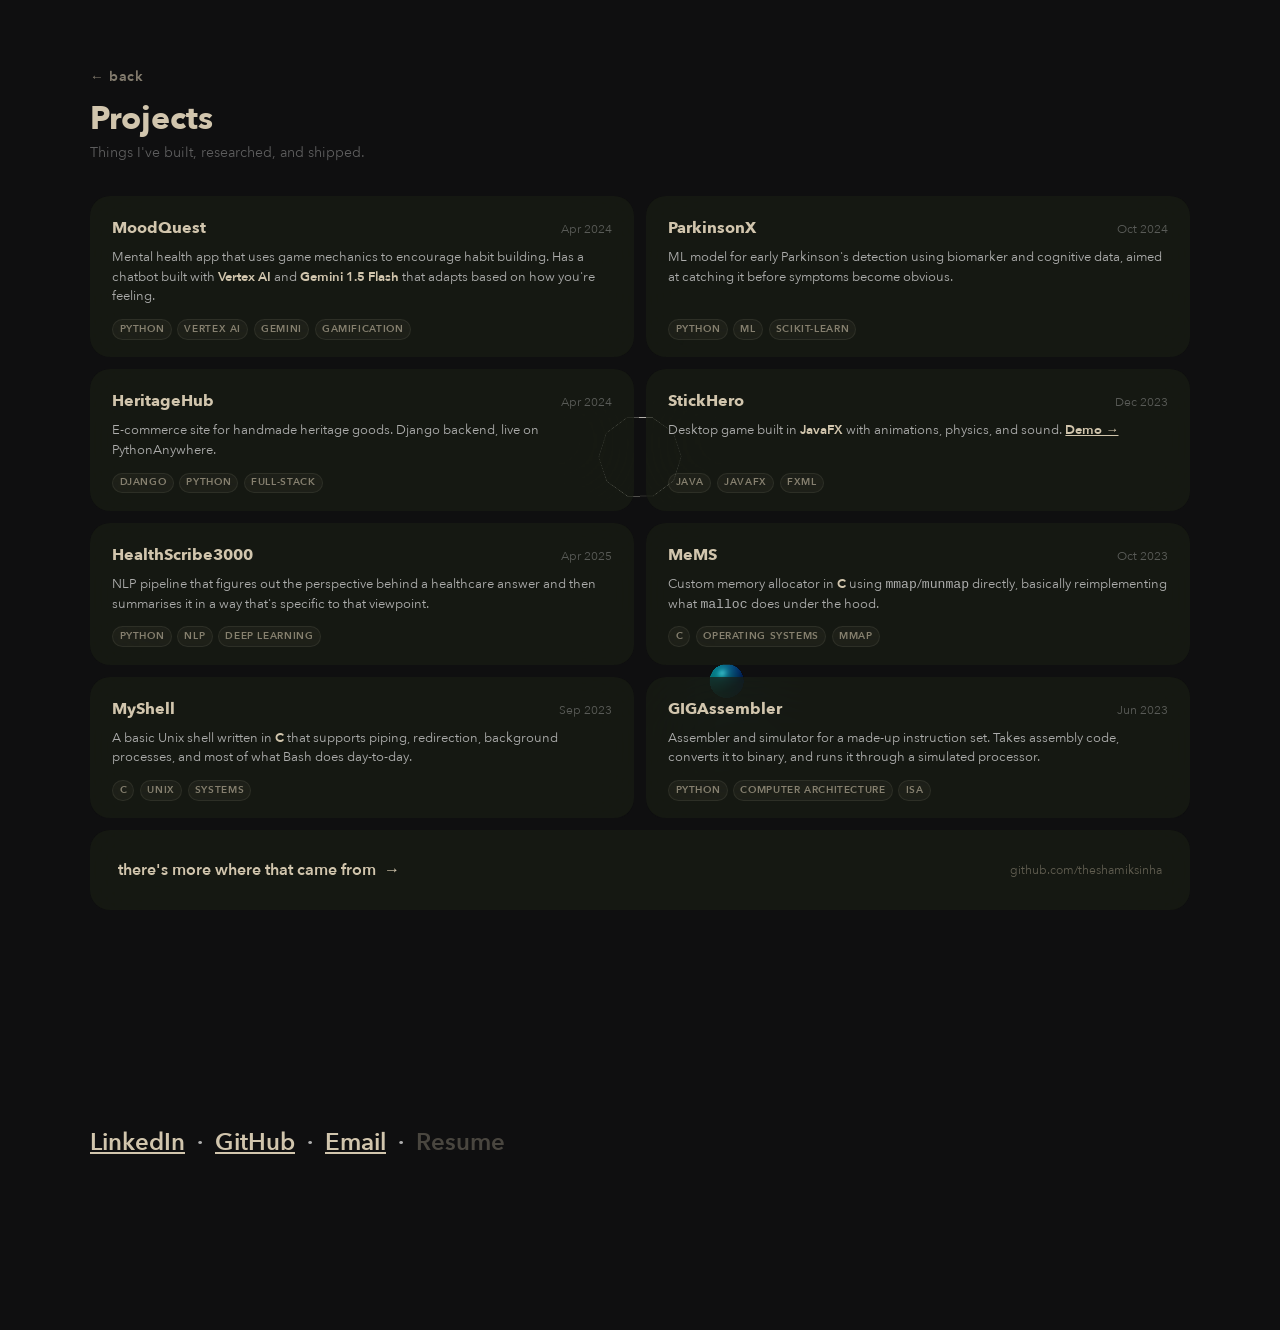
==== projects.html @ e4a64b37 "modifications" ====
<!DOCTYPE html>
<html class="no-js" lang="en-US">
<head>
    <meta charset="UTF-8">
    <title>Projects · Shamik Sinha</title>
    <meta name="viewport" content="width=device-width, initial-scale=1, viewport-fit=cover" />
    <meta name="theme-color" content="#000000">
    <meta name="description" content="Projects by Shamik Sinha." />
    <meta name="author" content="Shamik Sinha" />
    <script>document.documentElement.classList.remove('no-js');</script>
    <link rel="stylesheet" href="./src/style.css?5">
    <link rel="stylesheet" href="./src/projects.css?1">
</head>
<body class="projects-page">
    <div class="canvas-container"></div>
    <main>

        <div class="proj-header">
            <a href="/" class="back-link">← back</a>
            <h1 class="proj-title">Projects</h1>
            <p class="proj-sub">Things I've built, researched, and shipped.</p>
        </div>

        <section class="proj-grid">

            <article class="proj-card">
                <div class="proj-card-top">
                    <a href="https://github.com/theshamiksinha/MoodQuest" class="proj-name" target="_blank" rel="noopener">MoodQuest</a>
                    <span class="proj-date">Apr 2024</span>
                </div>
                <p class="proj-desc">Mental health app that uses game mechanics to encourage habit building. Has a chatbot built with <strong>Vertex AI</strong> and <strong>Gemini 1.5 Flash</strong> that adapts based on how you're feeling.</p>
                <div class="proj-tags">
                    <span>Python</span><span>Vertex AI</span><span>Gemini</span><span>Gamification</span>
                </div>
            </article>

            <article class="proj-card">
                <div class="proj-card-top">
                    <a href="https://github.com/theshamiksinha/ParkinsonPrediction_BioMarkers_MachineLearning" class="proj-name" target="_blank" rel="noopener">ParkinsonX</a>
                    <span class="proj-date">Oct 2024</span>
                </div>
                <p class="proj-desc">ML model for early Parkinson's detection using biomarker and cognitive data, aimed at catching it before symptoms become obvious.</p>
                <div class="proj-tags">
                    <span>Python</span><span>ML</span><span>scikit-learn</span>
                </div>
            </article>

            <article class="proj-card">
                <div class="proj-card-top">
                    <a href="http://heritagehubonline.pythonanywhere.com/" class="proj-name" target="_blank" rel="noopener">HeritageHub</a>
                    <span class="proj-date">Apr 2024</span>
                </div>
                <p class="proj-desc">E-commerce site for handmade heritage goods. Django backend, live on PythonAnywhere.</p>
                <div class="proj-tags">
                    <span>Django</span><span>Python</span><span>Full-stack</span>
                </div>
            </article>

            <article class="proj-card">
                <div class="proj-card-top">
                    <a href="https://github.com/theshamiksinha/StickHero-Game-JavaFX" class="proj-name" target="_blank" rel="noopener">StickHero</a>
                    <span class="proj-date">Dec 2023</span>
                </div>
                <p class="proj-desc">Desktop game built in <strong>JavaFX</strong> with animations, physics, and sound. <a href="https://www.youtube.com/watch?v=5iBd60uciAk" target="_blank" rel="noopener">Demo →</a></p>
                <div class="proj-tags">
                    <span>Java</span><span>JavaFX</span><span>FXML</span>
                </div>
            </article>

            <article class="proj-card">
                <div class="proj-card-top">
                    <a href="https://github.com/theshamiksinha/HealthScribe3000" class="proj-name" target="_blank" rel="noopener">HealthScribe3000</a>
                    <span class="proj-date">Apr 2025</span>
                </div>
                <p class="proj-desc">NLP pipeline that figures out the perspective behind a healthcare answer and then summarises it in a way that's specific to that viewpoint.</p>
                <div class="proj-tags">
                    <span>Python</span><span>NLP</span><span>Deep Learning</span>
                </div>
            </article>

            <article class="proj-card">
                <div class="proj-card-top">
                    <a href="https://github.com/theshamiksinha/MeMS" class="proj-name" target="_blank" rel="noopener">MeMS</a>
                    <span class="proj-date">Oct 2023</span>
                </div>
                <p class="proj-desc">Custom memory allocator in <strong>C</strong> using <code>mmap</code>/<code>munmap</code> directly, basically reimplementing what <code>malloc</code> does under the hood.</p>
                <div class="proj-tags">
                    <span>C</span><span>Operating Systems</span><span>mmap</span>
                </div>
            </article>

            <article class="proj-card">
                <div class="proj-card-top">
                    <a href="https://github.com/theshamiksinha/MyShell" class="proj-name" target="_blank" rel="noopener">MyShell</a>
                    <span class="proj-date">Sep 2023</span>
                </div>
                <p class="proj-desc">A basic Unix shell written in <strong>C</strong> that supports piping, redirection, background processes, and most of what Bash does day-to-day.</p>
                <div class="proj-tags">
                    <span>C</span><span>Unix</span><span>Systems</span>
                </div>
            </article>

            <article class="proj-card">
                <div class="proj-card-top">
                    <a href="https://github.com/theshamiksinha/GIGAssembler" class="proj-name" target="_blank" rel="noopener">GIGAssembler</a>
                    <span class="proj-date">Jun 2023</span>
                </div>
                <p class="proj-desc">Assembler and simulator for a made-up instruction set. Takes assembly code, converts it to binary, and runs it through a simulated processor.</p>
                <div class="proj-tags">
                    <span>Python</span><span>Computer Architecture</span><span>ISA</span>
                </div>
            </article>

            <article class="proj-card proj-card--wide">
                <a href="https://github.com/theshamiksinha" target="_blank" rel="noopener" class="proj-github-cta">
                    <span>there's more where that came from &nbsp;→</span>
                    <span class="proj-github-handle">github.com/theshamiksinha</span>
                </a>
            </article>

        </section>

        <footer>
            <div class="footer-content">
                <p>
                    <a href="https://www.linkedin.com/in/theshamiksinha/">LinkedIn</a> &nbsp;·&nbsp;
                    <a href="https://github.com/theshamiksinha">GitHub</a> &nbsp;·&nbsp;
                    <a href="mailto:shamik22468@iiitd.ac.in">Email</a> &nbsp;·&nbsp;
                    <a href="./resume.pdf" id="resume-link" target="_blank" rel="noopener">Resume</a>
                </p>
            </div>
        </footer>
    </main>

    <div class="corner-widget">
        <div class="corner-clock" id="ist-clock"></div>
        <div class="corner-currently">
            <span class="corner-label">reading</span>
            The Handmaid's Tale
        </div>
    </div>

    <script type="text/javascript" src="main.built.js"></script>
    <script>
        function updateClock() {
            const time = new Intl.DateTimeFormat('en-IN', {
                timeZone: 'Asia/Kolkata',
                hour: '2-digit',
                minute: '2-digit',
                second: '2-digit',
                hour12: false
            }).format(new Date());
            document.getElementById('ist-clock').textContent = time + ' IST';
        }
        updateClock();
        setInterval(updateClock, 1000);

        const widget = document.querySelector('.corner-widget');
        widget.classList.add('hidden');
        function updateWidgetVisibility() {
            const nearBottom = (window.innerHeight + window.scrollY) >= document.body.scrollHeight - 80;
            if (nearBottom) {
                widget.classList.remove('hidden');
            } else {
                widget.classList.add('hidden');
            }
        }
        window.addEventListener('scroll', updateWidgetVisibility, { passive: true });
    </script>
    <script>
        fetch('./resume.pdf', { method: 'HEAD' }).catch(() => null).then(res => {
            if (!res || !res.ok) {
                const link = document.getElementById('resume-link');
                if (link) {
                    link.removeAttribute('href');
                    link.style.opacity = '0.3';
                    link.style.cursor = 'default';
                    link.style.pointerEvents = 'none';
                }
            }
        });
    </script>
</body>
</html>
---- src/style.css ----
/* CSS Mini Reset */
html, body, div, form, fieldset, legend, label { margin: 0; padding: 0;  }
table { border-collapse: collapse; border-spacing: 0; }
th, td { text-align: left; vertical-align: top; }
h1, h2, h3, h4, h5, h6, th, td, caption { font-weight:normal; }
img { border: 0; }

/* Fonts */

@font-face {
    font-family: 'Avenir Next';
    src: local('AvenirNext-Bold'), url('./fonts/AvenirNext-Bold.woff2');
    font-weight: 700;
    font-style: normal;
}

@font-face {
    font-family: 'Avenir Next';
    src: local('AvenirNext-BoldItalic'), url('./fonts/AvenirNext-BoldItalic.woff2');
    font-weight: 700;
    font-style: italic;
}

@font-face {
    font-family: 'Avenir Next';
    src: local('AvenirNext-DemiBold'), url('./fonts/AvenirNext-DemiBold.woff2');
    font-weight: 600;
    font-style: normal;
}

@font-face {
    font-family: 'Avenir Next';
    src: local('AvenirNext-DemiBoldItalic'), url('./fonts/AvenirNext-DemiBoldItalic.woff2');
    font-weight: 600;
    font-style: italic;
}

@font-face {
    font-family: 'Avenir Next';
    src: local('AvenirNext-Heavy'), url('./fonts/AvenirNext-Heavy.woff2');
    font-weight: 900;
    font-style: normal;
}

@font-face {
    font-family: 'Avenir Next';
    src: local('AvenirNext-HeavyItalic'), url('./fonts/AvenirNext-HeavyItalic.woff2');
    font-weight: 900;
    font-style: italic;
}

@font-face {
    font-family: 'Avenir Next';
    src: local('AvenirNext-Italic'), url('./fonts/AvenirNext-Italic.woff2');
    font-weight: 400;
    font-style: italic;
}

@font-face {
    font-family: 'Avenir Next';
    src: local('AvenirNext-Medium'), url('./fonts/AvenirNext-Medium.woff2');
    font-weight: 500;
    font-style: normal;
}

@font-face {
    font-family: 'Avenir Next';
    src: local('AvenirNext-MediumItalic'), url('./fonts/AvenirNext-MediumItalic.woff2');
    font-weight: 500;
    font-style: italic;
}

@font-face {
    font-family: 'Avenir Next';
    src: local('AvenirNext-Regular'), url('./fonts/AvenirNext-Regular.woff2');
    font-weight: 400;
    font-style: normal;
}

@font-face {
    font-family: 'Avenir Next';
    src: local('AvenirNext-UltraLight'), url('./fonts/AvenirNext-UltraLight.woff2');
    font-weight: 200;
    font-style: normal;
}

@font-face {
    font-family: 'Avenir Next';
    src: local('AvenirNext-UltraLightItalic'), url('./fonts/AvenirNext-UltraLightItalic.woff2');
    font-weight: 200;
    font-style: italic;
}  

/* Site Styles */

:root {
    --c-primary: rgb(209, 197, 173);
    --c-secondary: rgba(200,200,200,.85);
    --c-tertiary: hsl(88, 25%, 11%, .5);
    
    --v-space: 6rem;
    --canvas-height: 80vh;
    --f-weight: 600;
    --border-radius: min(10vw, var(--v-space));
}

html {
    font-size: 16px;
    line-height: 1.5;
    background: rgb(15, 15, 16);
    /* font-family: -apple-system, BlinkMacSystemFont, "Helvetica Neue", sans-serif; */
    font-family: "Avenir Next", Avenir, "Helvetica Neue", sans-serif;
    color: var(--c-secondary);
    box-sizing: border-box;
}

.canvas-container {
    position: fixed;
    top: 0;
    right: 0;
    left: 0;
    height: 100vh;
    z-index: 1;
    pointer-events: none;
}

a {
    color: var(--c-primary);
    /* text-decoration: none; */
    font-weight: var(--f-weight);
}

a:hover {
    text-decoration: none;
}

main {
    /* visibility: hidden; */
    display: grid;
    grid-template-columns: 1fr 6fr 4fr 1fr;
    grid-template-rows: 1fr 3fr auto;
    grid-template-areas:
    ". header header ."
    ". intro . ."
    ". timeline timeline ."
    "footer footer footer footer";
}

.logo {
    margin: var(--v-space) 0 0 0;
    opacity: 0;
    will-change: opacity;
    
    grid-area: header;
    align-self: end;
}
.no-js .logo { opacity: 1; }

.loaded .logo {
    animation-name: fadeIn;
    animation-duration: 2s;
    animation-delay: .25s;
    animation-timing-function: ease-out;
    animation-fill-mode: forwards;
}

.logo a {
    font-size: 6.5rem;
    font-weight: 700;
    line-height: 0.8;
    text-decoration: none;
}

.type-primary {
    font-weight: var(--f-weight);
    font-size: 3rem;
    line-height: 1.4;
}

.intro {
    /* z-index: 2; */
    opacity: 0;
    will-change: opacity;
    margin: var(--v-space) 0;
    
    grid-area: intro;
    align-self: end;
}
.no-js .intro { opacity: 1; }

.loaded .intro {
    animation-name: fadeIn;
    animation-duration: 2.2s;
    animation-delay: .5s;
    animation-timing-function: ease-out;
    animation-fill-mode: forwards;
}

.timeline {
    grid-area: timeline;
}

.timeline-entry {
    z-index: 2;
    background: var(--c-tertiary);
    backdrop-filter: saturate(180%) blur(40px);
    -webkit-backdrop-filter: saturate(180%) blur(40px);
    
    position: relative;
    padding: calc(var(--v-space)/2) 0;
    
    display: grid;
    grid-template-columns: 1fr 5fr 5fr 1fr;
    grid-template-rows: auto;
    grid-template-areas:
    ". co description .";
}

.timeline-entry {
    border-radius: 1.5rem;
    margin-bottom: 0.75rem;
}

.timeline-co {
    margin: calc(var(--v-space) * .5) 0 0;
    grid-area: co;
}

.timeline-co a {
    color: var(--c-primary);
}

.timeline-time {
    display: block;
}

.timeline-description {
    margin: calc(var(--v-space) * .5) 0 0;
    font-weight: normal;
    font-size: 1.5rem;
    line-height: 1.4;
    
    grid-area: description;
}

footer {
    grid-area: footer;
    
    display: grid;
    grid-template-columns: 1fr 5fr 5fr 1fr;
    grid-template-rows: auto;
    grid-template-areas:
    ". p p ."
}

footer .footer-content {
    z-index: 1;
    padding: var(--v-space) 0;
    font-weight: var(--f-weight);
    font-size: 1.5rem;
    line-height: 1.4;

    grid-area: p;
}

/* ── New additions ───────────────────────────────────── */

/* Section labels between experience / projects —
   padding-left: 8.33% mirrors the 1fr offset in the entry grid */
.timeline-section-label {
    padding: calc(var(--v-space) * 0.6) 0 calc(var(--v-space) * 0.2);
    padding-left: 8.33%;
    font-size: 0.75rem;
    font-weight: 600;
    letter-spacing: 0.18em;
    text-transform: uppercase;
    color: var(--c-primary);
    opacity: 0.5;
}

/* Role subtitle inside each entry */
.timeline-role {
    font-size: 1.1rem;
    opacity: 0.55;
    margin-bottom: 0.75rem;
    font-style: italic;
}

/* "Now" badge */
.badge-now {
    display: inline-block;
    font-size: 0.6em;
    font-weight: 700;
    letter-spacing: 0.08em;
    text-transform: uppercase;
    color: #22c55e;
    background: rgba(34, 197, 94, 0.15);
    border: 1px solid rgba(34, 197, 94, 0.3);
    padding: 0.15em 0.55em;
    border-radius: 100px;
    vertical-align: middle;
    margin-left: 0.4em;
}

/* Hover state on entries */
.timeline-entry {
    transition: background 0.25s ease;
}

.timeline-entry:hover {
    background: hsl(88, 25%, 13%, 0.7);
}

/* Strong text inside descriptions */
.timeline-description strong {
    color: var(--c-primary);
    font-weight: 600;
}

@media only screen and (max-width: 834px) {
    :root {
        --v-space: 4rem;
    }
    html {
        font-size: 14px;
    }
    main {
        grid-template-columns: 1fr 8fr 2fr 1fr;
    }
}

@media only screen and (max-width: 736px) {
    :root {
        --v-space: 3rem;
    }
    html {
        font-size: 12px;
    }
    main {
        grid-template-columns: 1fr 10fr 0fr 1fr;
    }
    .timeline-entry {
        grid-template-columns: 1fr 5fr 5fr 1fr;
        grid-template-rows: 1fr auto;
        grid-template-areas:
        ". hr hr ."
        ". co co ."
        ". description description .";
    }
}

/* Corner widget */
.corner-widget {
    position: fixed;
    bottom: 1.75rem;
    right: 1.75rem;
    z-index: 10;
    display: flex;
    flex-direction: column;
    align-items: flex-end;
    gap: 0.3rem;
    pointer-events: none;
    transition: opacity 0.5s ease;
}

.corner-widget.hidden {
    opacity: 0 !important;
}

.corner-clock {
    font-size: 0.72rem;
    font-weight: 600;
    letter-spacing: 0.06em;
    color: var(--c-primary);
    opacity: 0.35;
}

.corner-currently {
    font-size: 0.72rem;
    color: var(--c-primary);
    opacity: 0.35;
}

.corner-label {
    font-weight: 600;
    letter-spacing: 0.08em;
    text-transform: uppercase;
    font-size: 0.65rem;
    margin-right: 0.3em;
    opacity: 0.7;
}

@media only screen and (max-width: 736px) {
    .corner-widget { display: none; }
}

@keyframes fadeIn {
    0% { opacity: 0; }
    100% { opacity: 1; }
}
---- src/projects.css ----
/* Projects page — overrides and additions */

.projects-page main {
    display: block;
    max-width: 1100px;
    margin: 0 auto;
    padding: 0 5vw;
}

.proj-header {
    padding: 4rem 0 2rem;
    position: relative;
    z-index: 2;
}

.back-link {
    font-size: 0.85rem;
    font-weight: 600;
    letter-spacing: 0.05em;
    text-decoration: none;
    color: var(--c-primary);
    opacity: 0.6;
    transition: opacity 0.2s;
}
.back-link:hover { opacity: 1; text-decoration: none; }

.proj-title {
    font-size: 2rem;
    font-weight: 700;
    color: var(--c-primary);
    margin: 0.75rem 0 0.25rem;
    line-height: 1.2;
}

.proj-sub {
    font-size: 0.9rem;
    color: var(--c-secondary);
    opacity: 0.5;
    margin: 0;
}

/* 2-column grid */
.proj-grid {
    display: grid;
    grid-template-columns: 1fr 1fr;
    gap: 0.75rem;
    padding-bottom: 4rem;
}

@media only screen and (max-width: 640px) {
    .proj-grid { grid-template-columns: 1fr; }
}

/* Cards */
.proj-card {
    background: var(--c-tertiary);
    backdrop-filter: saturate(180%) blur(40px);
    -webkit-backdrop-filter: saturate(180%) blur(40px);
    border-radius: 1.25rem;
    padding: 1.25rem 1.4rem 1.1rem;
    transition: background 0.25s ease;
    display: flex;
    flex-direction: column;
    gap: 0.5rem;
    position: relative;
    z-index: 2;
}

.proj-card:hover {
    background: hsl(88, 25%, 13%, 0.7);
}

.proj-card-top {
    display: flex;
    justify-content: space-between;
    align-items: baseline;
    gap: 0.5rem;
}

.proj-name {
    font-size: 1rem;
    font-weight: 700;
    color: var(--c-primary);
    text-decoration: none;
}
.proj-name:hover { text-decoration: underline; }

.proj-date {
    font-size: 0.72rem;
    color: var(--c-secondary);
    opacity: 0.45;
    white-space: nowrap;
    flex-shrink: 0;
}

.proj-desc {
    font-size: 0.82rem;
    line-height: 1.5;
    color: var(--c-secondary);
    margin: 0;
    flex: 1;
}

.proj-desc strong {
    color: var(--c-primary);
    font-weight: 600;
}

.proj-desc a {
    font-size: inherit;
    font-weight: 600;
}

/* Tag pills */
.proj-tags {
    display: flex;
    flex-wrap: wrap;
    gap: 0.35rem;
    margin-top: 0.25rem;
}

.proj-tags span {
    font-size: 0.65rem;
    font-weight: 600;
    letter-spacing: 0.06em;
    text-transform: uppercase;
    color: var(--c-primary);
    opacity: 0.6;
    background: rgba(209, 197, 173, 0.08);
    border: 1px solid rgba(209, 197, 173, 0.15);
    border-radius: 100px;
    padding: 0.15em 0.6em;
}

/* Wide GitHub CTA card */
.proj-card--wide {
    grid-column: 1 / -1;
    padding: 1.75rem 1.75rem;
}

.proj-github-cta {
    display: flex;
    justify-content: space-between;
    align-items: center;
    text-decoration: none;
    color: var(--c-primary);
    width: 100%;
}

.proj-github-cta:hover { text-decoration: none; }

.proj-github-cta span:first-child {
    font-size: 1rem;
    font-weight: 600;
    transition: letter-spacing 0.3s ease;
}

.proj-card--wide:hover .proj-github-cta span:first-child {
    letter-spacing: 0.02em;
}

.proj-github-handle {
    font-size: 0.75rem;
    opacity: 0.4;
    font-weight: 400;
}

/* Footer on projects page */
.projects-page footer {
    display: block;
    padding: 2rem 0 3rem;
    font-size: 0.9rem;
    font-weight: 600;
    position: relative;
    z-index: 2;
}
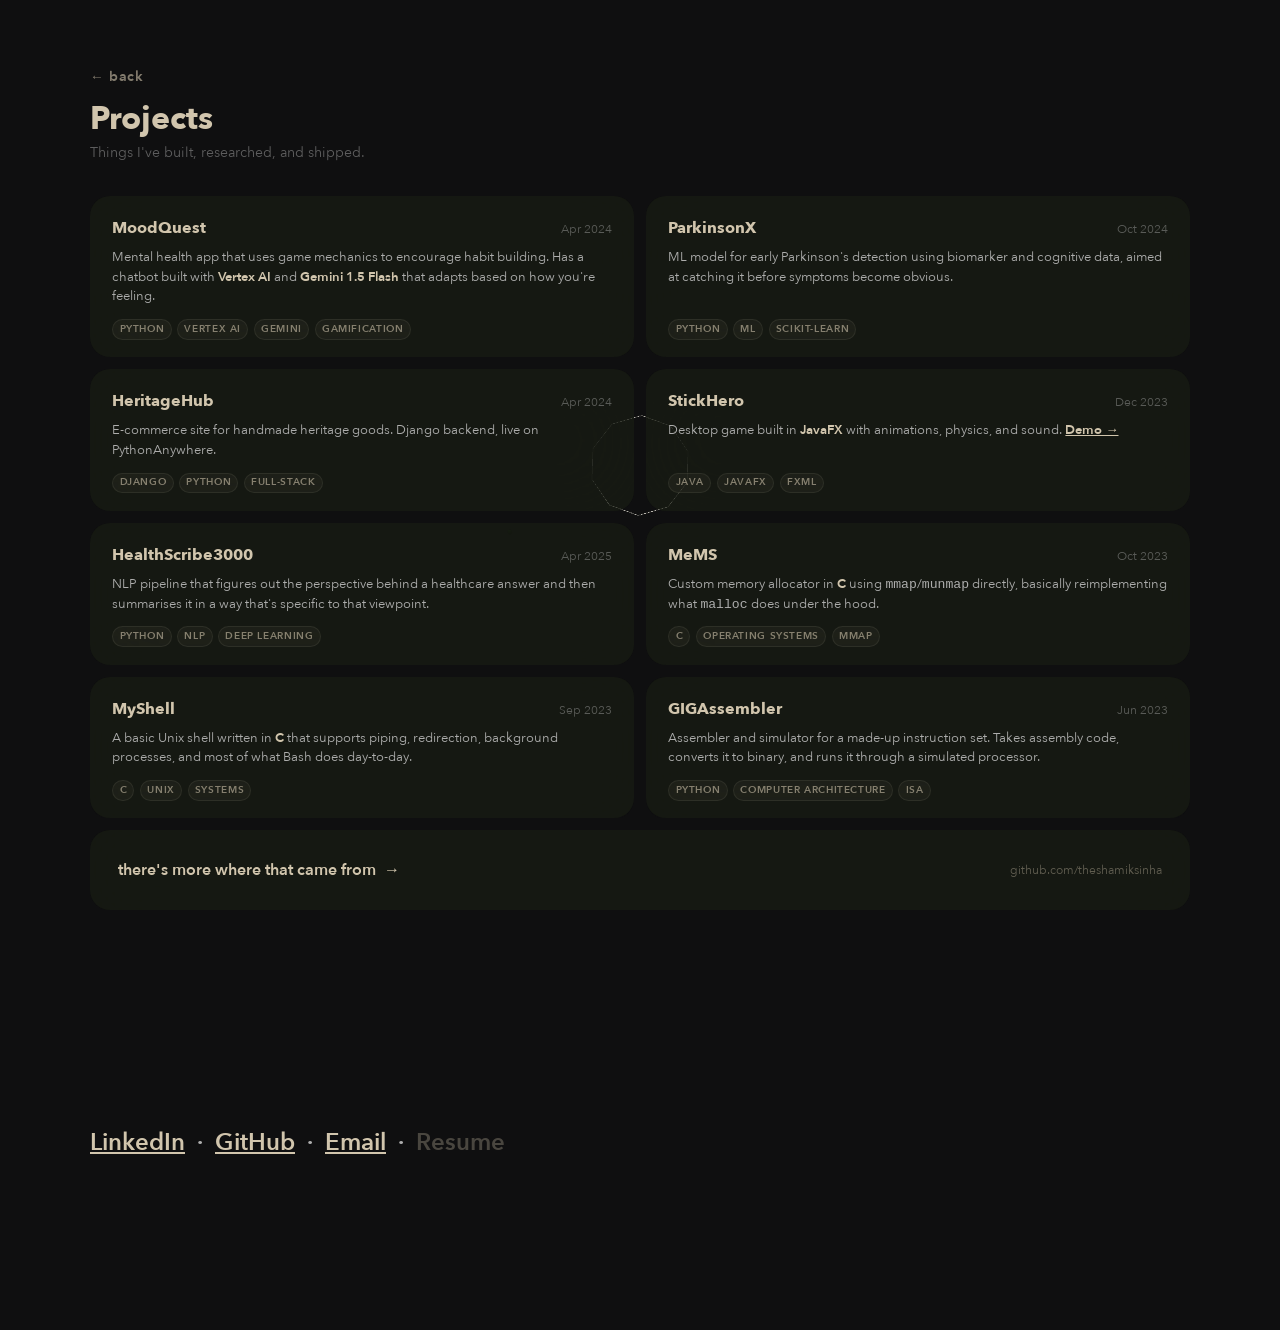
==== commit a278b863: "changed favicon" ====
--- a/projects.html
+++ b/projects.html
@@ -7,6 +7,7 @@
     <meta name="theme-color" content="#000000">
     <meta name="description" content="Projects by Shamik Sinha." />
     <meta name="author" content="Shamik Sinha" />
+    <link rel="icon" type="image/svg+xml" href="./favicon.svg">
     <script>document.documentElement.classList.remove('no-js');</script>
     <link rel="stylesheet" href="./src/style.css?5">
     <link rel="stylesheet" href="./src/projects.css?1">
--- a/src/style.css
+++ b/src/style.css
@@ -187,6 +187,23 @@
     align-self: end;
 }
 .no-js .intro { opacity: 1; }
+
+.intro-sub {
+    font-size: 1rem;
+    line-height: 1.6;
+    color: var(--c-secondary);
+    margin-top: 1rem;
+}
+
+.no-js .intro-sub { opacity: 1; }
+
+.loaded .intro-sub {
+    animation-name: fadeIn;
+    animation-duration: 2.2s;
+    animation-delay: .8s;
+    animation-timing-function: ease-out;
+    animation-fill-mode: forwards;
+}
 
 .loaded .intro {
     animation-name: fadeIn;
